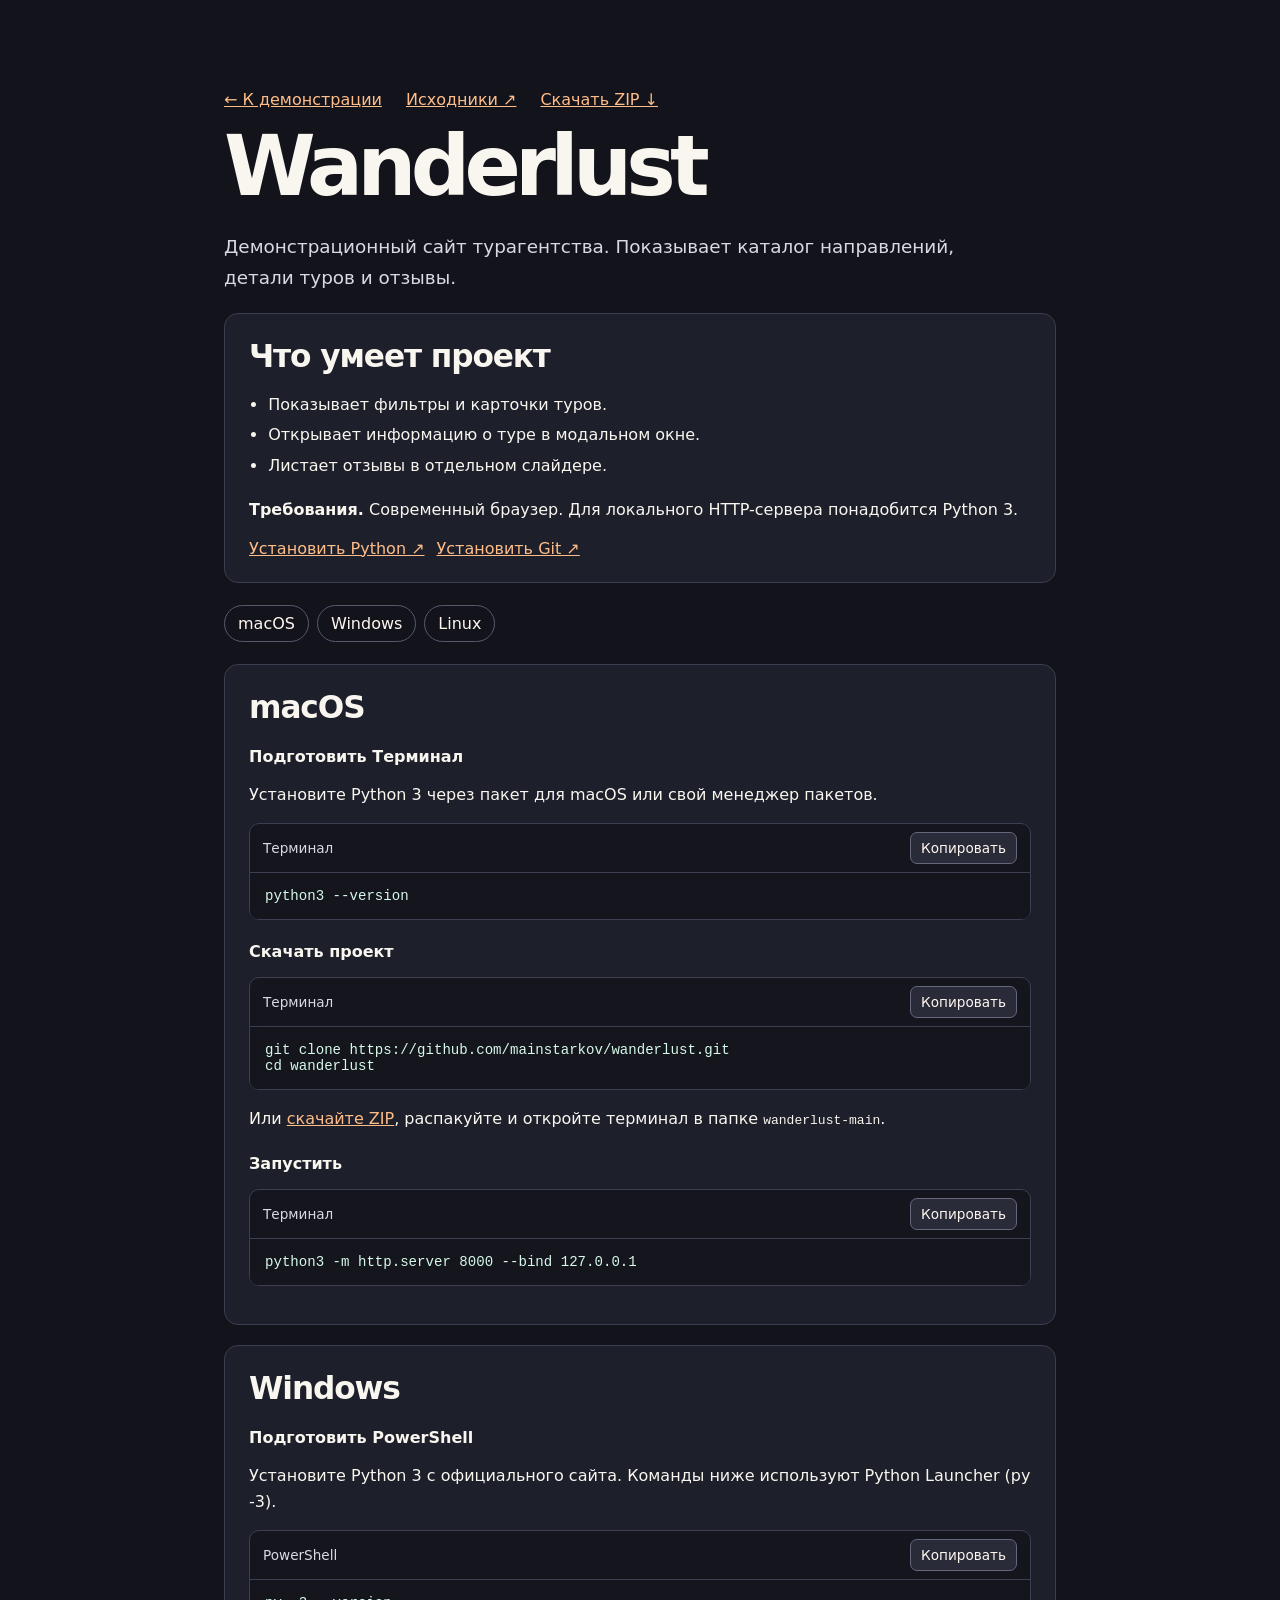
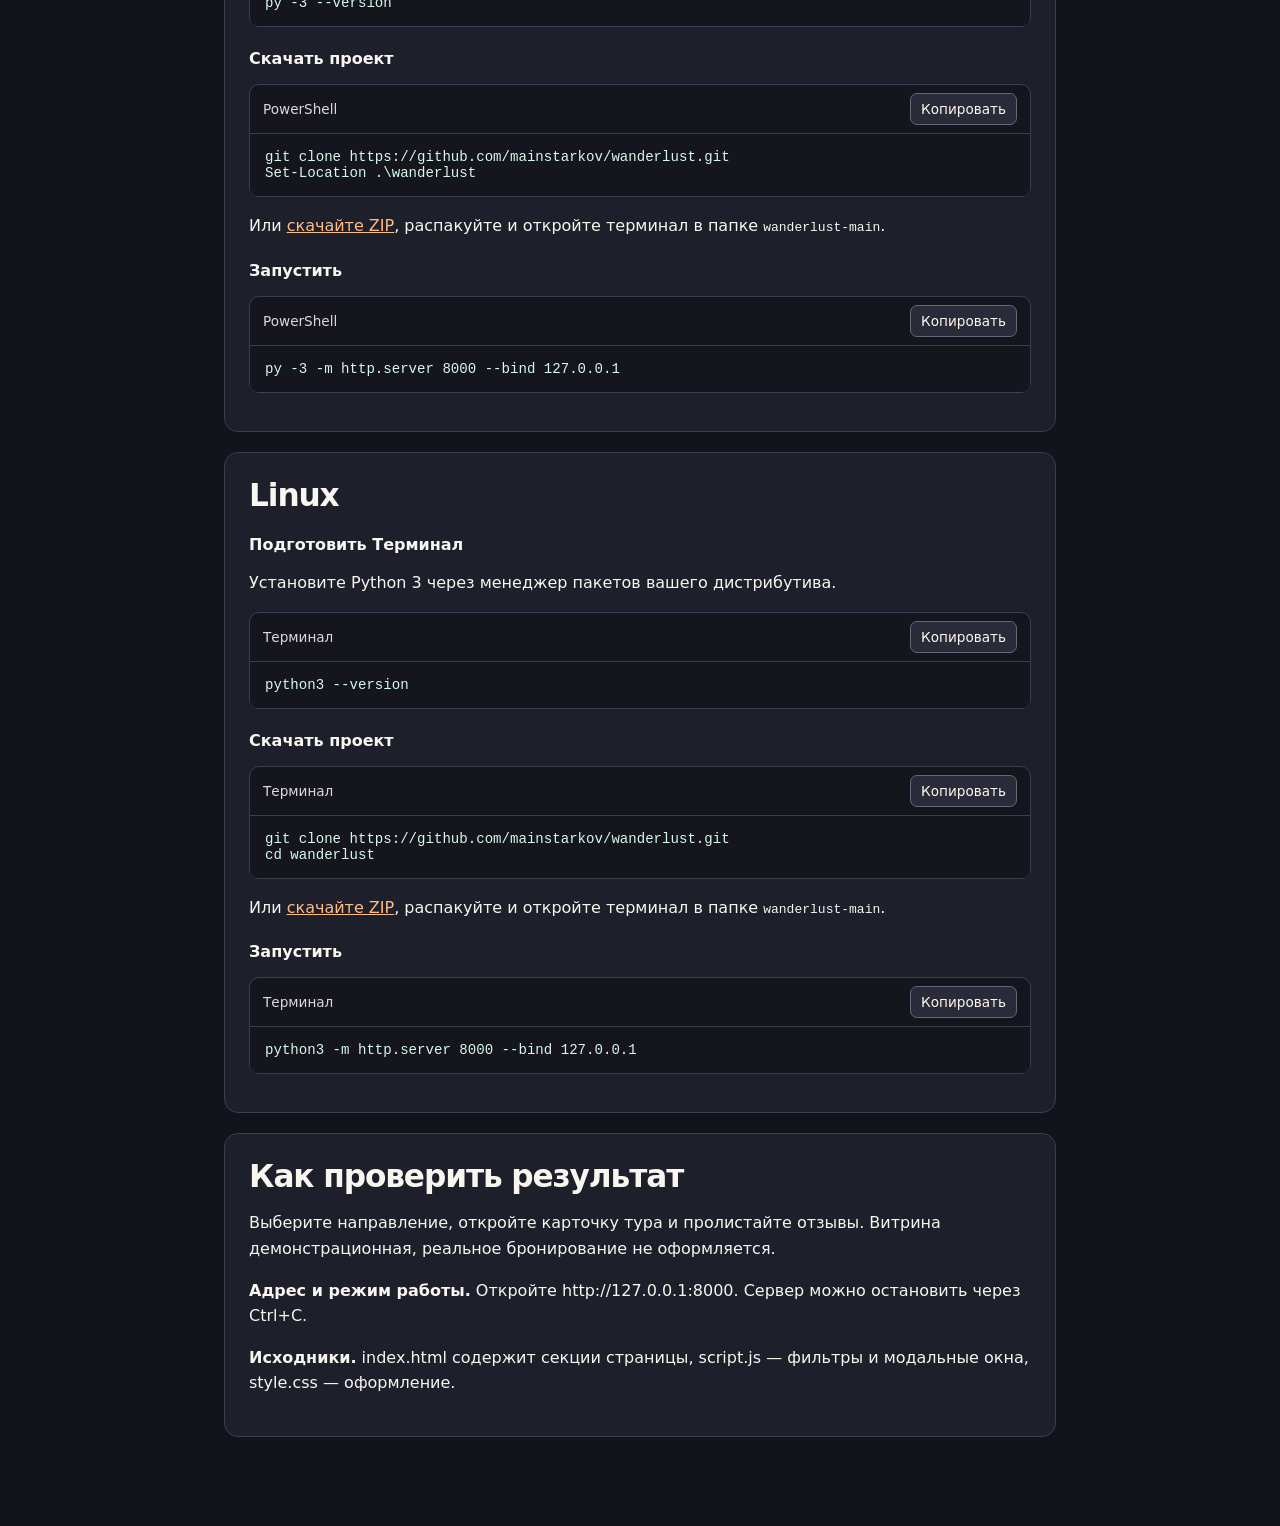
==== start.html @ 908eb0ad "docs: publish setup guides for macOS, Windows, and Linux" ====
<!doctype html>
<html lang="ru">
<head><meta charset="utf-8"><meta name="viewport" content="width=device-width, initial-scale=1">
<title>Wanderlust · Установка и запуск</title><style>
:root{color-scheme:dark;font-family:system-ui,sans-serif;background:#13141b;color:#f9f6ef}
*{box-sizing:border-box}body{margin:0}.wrap{max-width:880px;margin:auto;padding:clamp(28px,8vw,90px) 24px}
h1{font-size:clamp(2.5rem,8vw,5.2rem);line-height:1;letter-spacing:-.07em;overflow-wrap:anywhere;margin:16px 0 24px}
h2{font-size:1.1rem;margin:0}.lead{max-width:63ch;color:#dad9e3;font-size:1.15rem;line-height:1.65}
a{color:#ffbd89}.top{display:flex;gap:24px;flex-wrap:wrap}.box{padding:24px;margin-top:20px;background:#1d1f2a;border:1px solid #3c3e52;border-radius:14px}
pre{background:#14151d;padding:15px;border-radius:8px;white-space:pre-wrap;overflow-wrap:anywhere;color:#d6f9e9}
ul{padding-left:1.2rem;line-height:1.9}.list{display:grid;grid-template-columns:repeat(auto-fit,minmax(min(100%,220px),1fr));gap:10px;padding:0;list-style:none}.list a{display:block;background:#1d1f2a;border:1px solid #3c3e52;padding:10px 14px;border-radius:9px}

html{scroll-behavior:smooth}.os-links{display:flex;gap:8px;flex-wrap:wrap;margin:22px 0}.os-links a{border:1px solid #565870;padding:8px 13px;border-radius:99px;text-decoration:none;color:#fff7ef}.os-links a:hover,.os-links a:focus-visible{border-color:#ffbd89;color:#ffbd89}.box{scroll-margin-top:12px}.box p{line-height:1.6}.box h2{font-size:clamp(1.4rem,4vw,1.95rem);letter-spacing:-.035em}.box h3{margin-top:22px;font-size:1rem}.snippet{background:#14151d;border:1px solid #3c3e52;border-radius:10px;margin:14px 0}.snippet-head{padding:8px 13px;display:flex;align-items:center;justify-content:space-between;gap:10px;border-bottom:1px solid #3c3e52;color:#dad9e3;font-size:.82rem}.snippet-head button{cursor:pointer;background:#292b39;color:#fff7ef;padding:6px 9px;border:1px solid #565870;border-radius:6px;font:inherit}.snippet-head button:focus-visible{outline:2px solid #ffbd89;outline-offset:2px}.snippet pre{margin:0;font-size:.88rem}.note{color:#dad9e3}.status-copy:empty{display:none}.status-copy{position:sticky;bottom:14px;width:max-content;max-width:100%;background:#222533;border:1px solid #6b6d86;border-radius:8px;padding:8px 12px}.tag{font-family:ui-monospace,monospace;color:#9ee4c5}.zip{white-space:nowrap}@media(prefers-reduced-motion:reduce){html{scroll-behavior:auto}}

.guide-code{background:#14151d;border:1px solid #3c3e52;border-radius:10px;margin:14px 0}.code-head{display:flex;align-items:center;justify-content:space-between;gap:10px;border-bottom:1px solid #3c3e52;padding:8px 13px;color:#dad9e3;font-size:.85rem}.code-head button{font:inherit;border:1px solid #65677d;background:#292b39;color:#fff7ef;border-radius:7px;padding:7px 10px;cursor:pointer}.guide-code pre{margin:0;font-size:.88rem}.box p{overflow-wrap:anywhere}.tool-links{display:flex;gap:12px;flex-wrap:wrap}.status-copy{z-index:2}</style></head>
<body><main class="wrap">
<nav class="top" aria-label="Проект"><a href="https://mainstarkov.github.io/wanderlust/">← К демонстрации</a><a href="https://github.com/mainstarkov/wanderlust">Исходники ↗</a><a href="https://github.com/mainstarkov/wanderlust/archive/refs/heads/main.zip">Скачать ZIP ↓</a></nav>
<h1>Wanderlust</h1>
<p class="lead">Демонстрационный сайт турагентства. Показывает каталог направлений, детали туров и отзывы.</p>
<section class="box" aria-label="Описание проекта"><h2>Что умеет проект</h2><ul><li>Показывает фильтры и карточки туров.</li><li>Открывает информацию о туре в модальном окне.</li><li>Листает отзывы в отдельном слайдере.</li></ul>
<p><strong>Требования.</strong> Современный браузер. Для локального HTTP-сервера понадобится Python 3.</p>
<div class="tool-links"><a href="https://www.python.org/downloads/">Установить Python ↗</a><a href="https://git-scm.com/install/">Установить Git ↗</a></div>
</section>
<nav class="os-links" aria-label="Операционная система"><a href="#macos">macOS</a><a href="#windows">Windows</a><a href="#linux">Linux</a></nav>
<section class="box" id="macos">
<h2>macOS</h2>
<h3>Подготовить Терминал</h3><p>Установите Python 3 через пакет для macOS или свой менеджер пакетов.</p><div class="guide-code"><div class="code-head"><span>Терминал</span></div><pre><code>python3 --version</code></pre></div>
<h3>Скачать проект</h3><div class="guide-code"><div class="code-head"><span>Терминал</span></div><pre><code>git clone https://github.com/mainstarkov/wanderlust.git
cd wanderlust</code></pre></div>
<p>Или <a href="https://github.com/mainstarkov/wanderlust/archive/refs/heads/main.zip">скачайте ZIP</a>, распакуйте и откройте терминал в папке <code>wanderlust-main</code>.</p>
<h3>Запустить</h3><div class="guide-code"><div class="code-head"><span>Терминал</span></div><pre><code>python3 -m http.server 8000 --bind 127.0.0.1</code></pre></div>

</section><section class="box" id="windows">
<h2>Windows</h2>
<h3>Подготовить PowerShell</h3><p>Установите Python 3 с официального сайта. Команды ниже используют Python Launcher (py -3).</p><div class="guide-code"><div class="code-head"><span>PowerShell</span></div><pre><code>py -3 --version</code></pre></div>
<h3>Скачать проект</h3><div class="guide-code"><div class="code-head"><span>PowerShell</span></div><pre><code>git clone https://github.com/mainstarkov/wanderlust.git
Set-Location .\wanderlust</code></pre></div>
<p>Или <a href="https://github.com/mainstarkov/wanderlust/archive/refs/heads/main.zip">скачайте ZIP</a>, распакуйте и откройте терминал в папке <code>wanderlust-main</code>.</p>
<h3>Запустить</h3><div class="guide-code"><div class="code-head"><span>PowerShell</span></div><pre><code>py -3 -m http.server 8000 --bind 127.0.0.1</code></pre></div>

</section><section class="box" id="linux">
<h2>Linux</h2>
<h3>Подготовить Терминал</h3><p>Установите Python 3 через менеджер пакетов вашего дистрибутива.</p><div class="guide-code"><div class="code-head"><span>Терминал</span></div><pre><code>python3 --version</code></pre></div>
<h3>Скачать проект</h3><div class="guide-code"><div class="code-head"><span>Терминал</span></div><pre><code>git clone https://github.com/mainstarkov/wanderlust.git
cd wanderlust</code></pre></div>
<p>Или <a href="https://github.com/mainstarkov/wanderlust/archive/refs/heads/main.zip">скачайте ZIP</a>, распакуйте и откройте терминал в папке <code>wanderlust-main</code>.</p>
<h3>Запустить</h3><div class="guide-code"><div class="code-head"><span>Терминал</span></div><pre><code>python3 -m http.server 8000 --bind 127.0.0.1</code></pre></div>

</section>
<section class="box"><h2>Как проверить результат</h2><p>Выберите направление, откройте карточку тура и пролистайте отзывы. Витрина демонстрационная, реальное бронирование не оформляется.</p>
<p><strong>Адрес и режим работы.</strong> Откройте http://127.0.0.1:8000. Сервер можно остановить через Ctrl+C.</p>
<p><strong>Исходники.</strong> index.html содержит секции страницы, script.js — фильтры и модальные окна, style.css — оформление.</p>
</section><p class="status-copy" id="copy-status" role="status"></p>
</main><script>
const guideStatus = document.querySelector("#copy-status");
if (navigator.clipboard) {
  let hide;
  for (const block of document.querySelectorAll(".guide-code")) {
    const button = document.createElement("button");
    button.type = "button";
    button.textContent = "Копировать";
    button.addEventListener("click", async () => {
      try {
        await navigator.clipboard.writeText(block.querySelector("code").textContent);
        guideStatus.textContent = "Команды скопированы.";
      } catch {
        guideStatus.textContent = "Выделите и скопируйте команды вручную.";
      }
      clearTimeout(hide);
      hide = setTimeout(() => { guideStatus.textContent = ""; }, 2200);
    });
    block.querySelector(".code-head").append(button);
  }
}
</script></body></html>
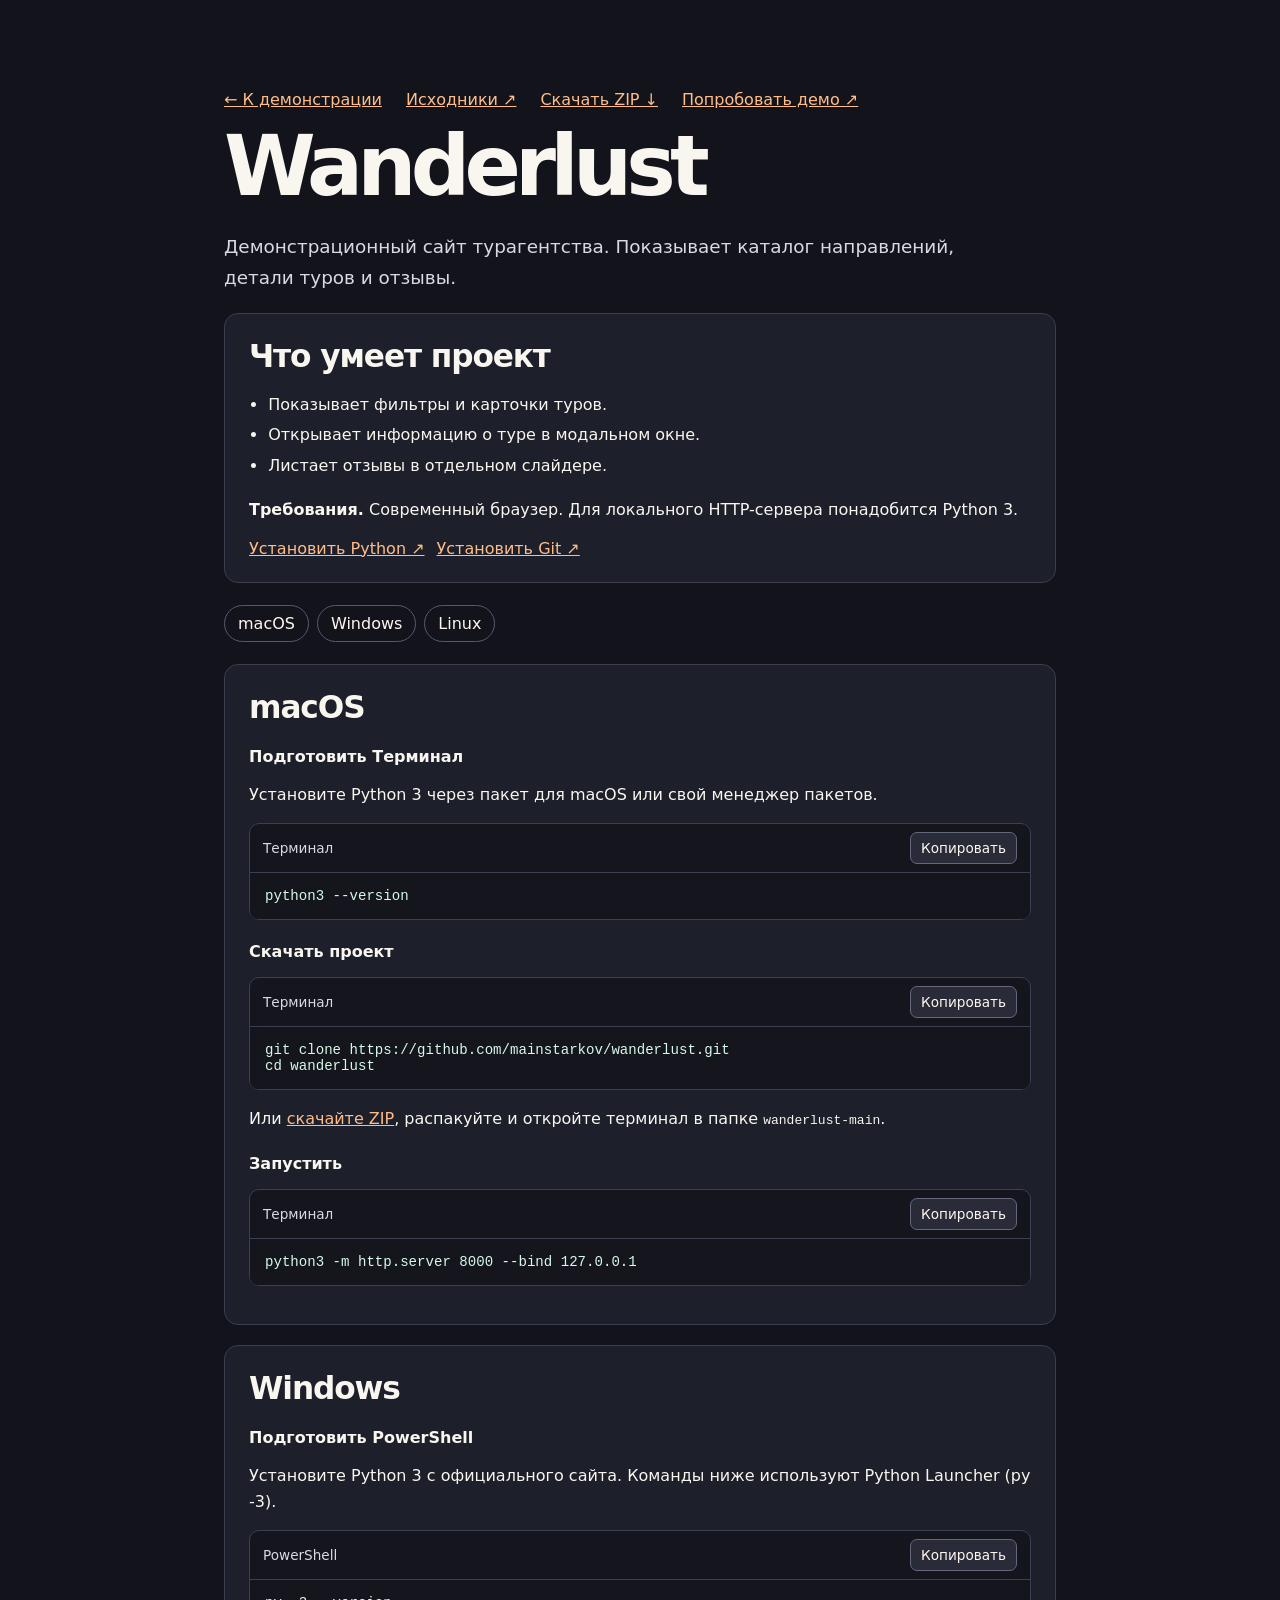
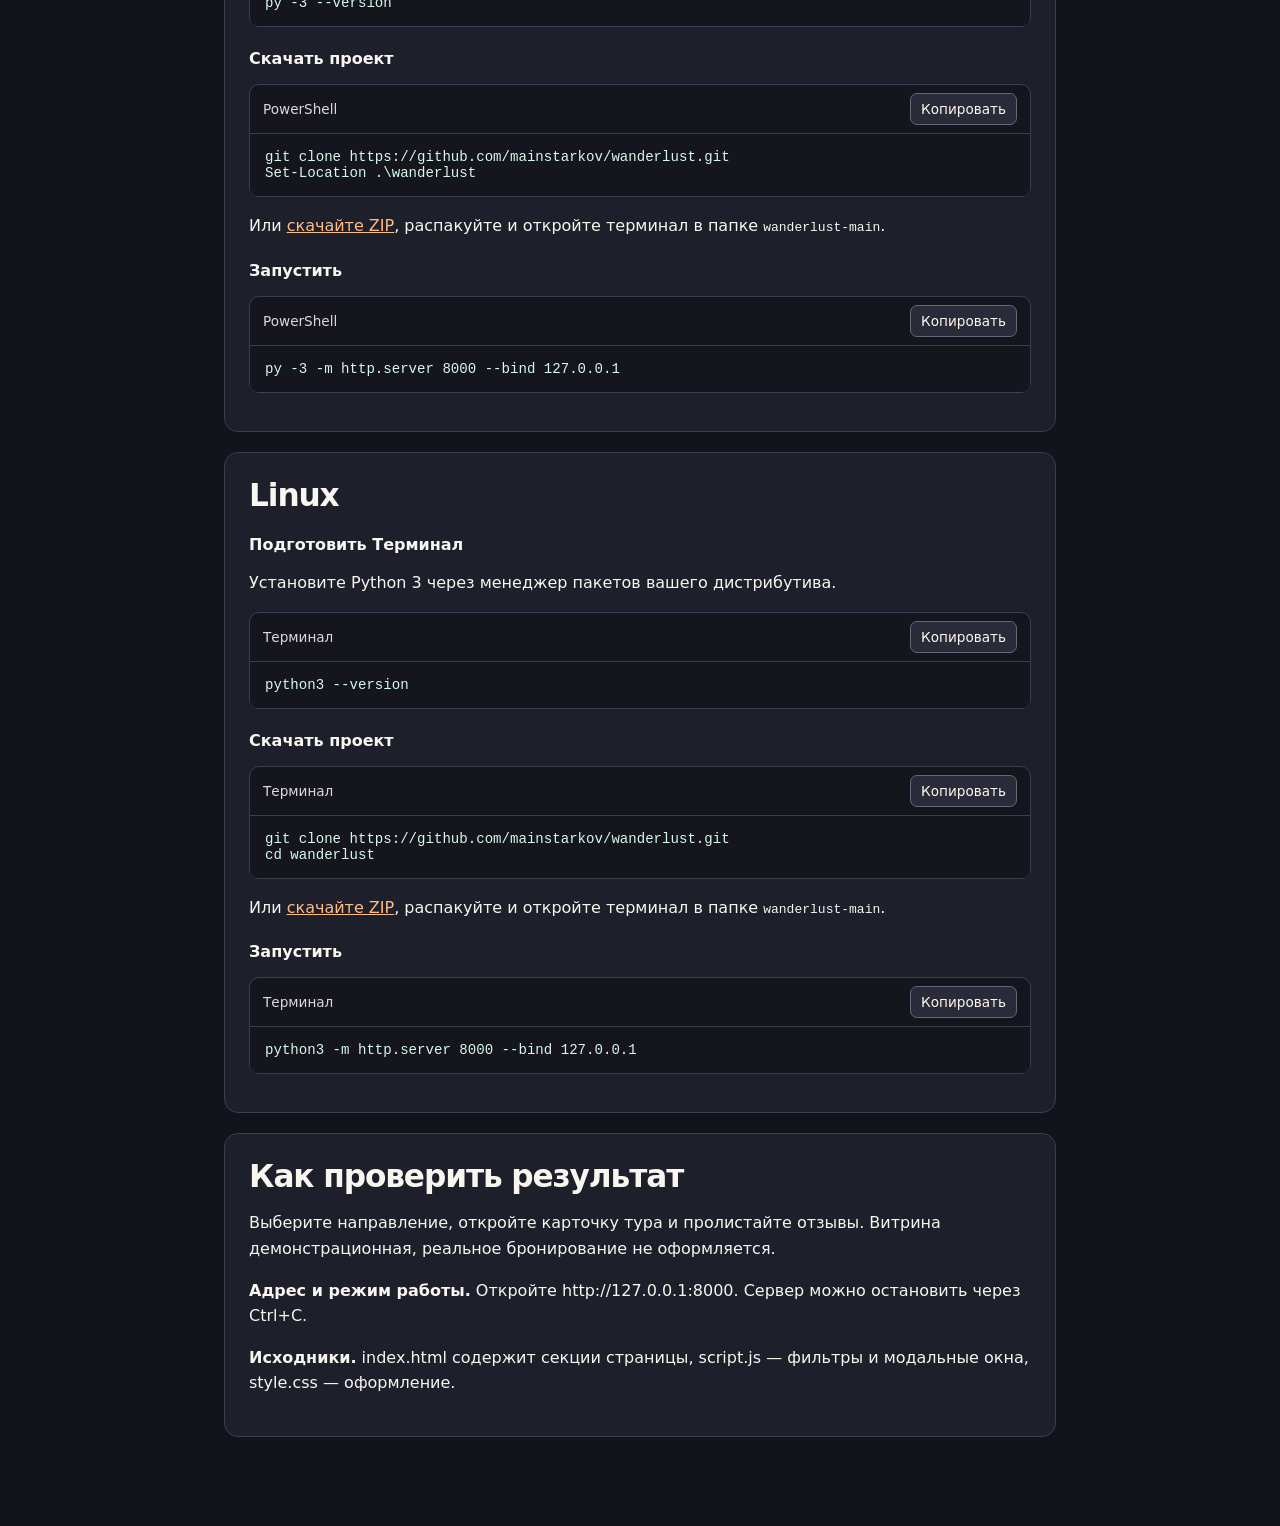
==== commit 0bb22817: "feat: link interactive project demos" ====
--- a/start.html
+++ b/start.html
@@ -14,7 +14,7 @@
 
 .guide-code{background:#14151d;border:1px solid #3c3e52;border-radius:10px;margin:14px 0}.code-head{display:flex;align-items:center;justify-content:space-between;gap:10px;border-bottom:1px solid #3c3e52;padding:8px 13px;color:#dad9e3;font-size:.85rem}.code-head button{font:inherit;border:1px solid #65677d;background:#292b39;color:#fff7ef;border-radius:7px;padding:7px 10px;cursor:pointer}.guide-code pre{margin:0;font-size:.88rem}.box p{overflow-wrap:anywhere}.tool-links{display:flex;gap:12px;flex-wrap:wrap}.status-copy{z-index:2}</style></head>
 <body><main class="wrap">
-<nav class="top" aria-label="Проект"><a href="https://mainstarkov.github.io/wanderlust/">← К демонстрации</a><a href="https://github.com/mainstarkov/wanderlust">Исходники ↗</a><a href="https://github.com/mainstarkov/wanderlust/archive/refs/heads/main.zip">Скачать ZIP ↓</a></nav>
+<nav class="top" aria-label="Проект"><a href="https://mainstarkov.github.io/wanderlust/">← К демонстрации</a><a href="https://github.com/mainstarkov/wanderlust">Исходники ↗</a><a href="https://github.com/mainstarkov/wanderlust/archive/refs/heads/main.zip">Скачать ZIP ↓</a> <a href="https://mainstarkov.github.io/wanderlust/">Попробовать демо ↗</a></nav>
 <h1>Wanderlust</h1>
 <p class="lead">Демонстрационный сайт турагентства. Показывает каталог направлений, детали туров и отзывы.</p>
 <section class="box" aria-label="Описание проекта"><h2>Что умеет проект</h2><ul><li>Показывает фильтры и карточки туров.</li><li>Открывает информацию о туре в модальном окне.</li><li>Листает отзывы в отдельном слайдере.</li></ul>
